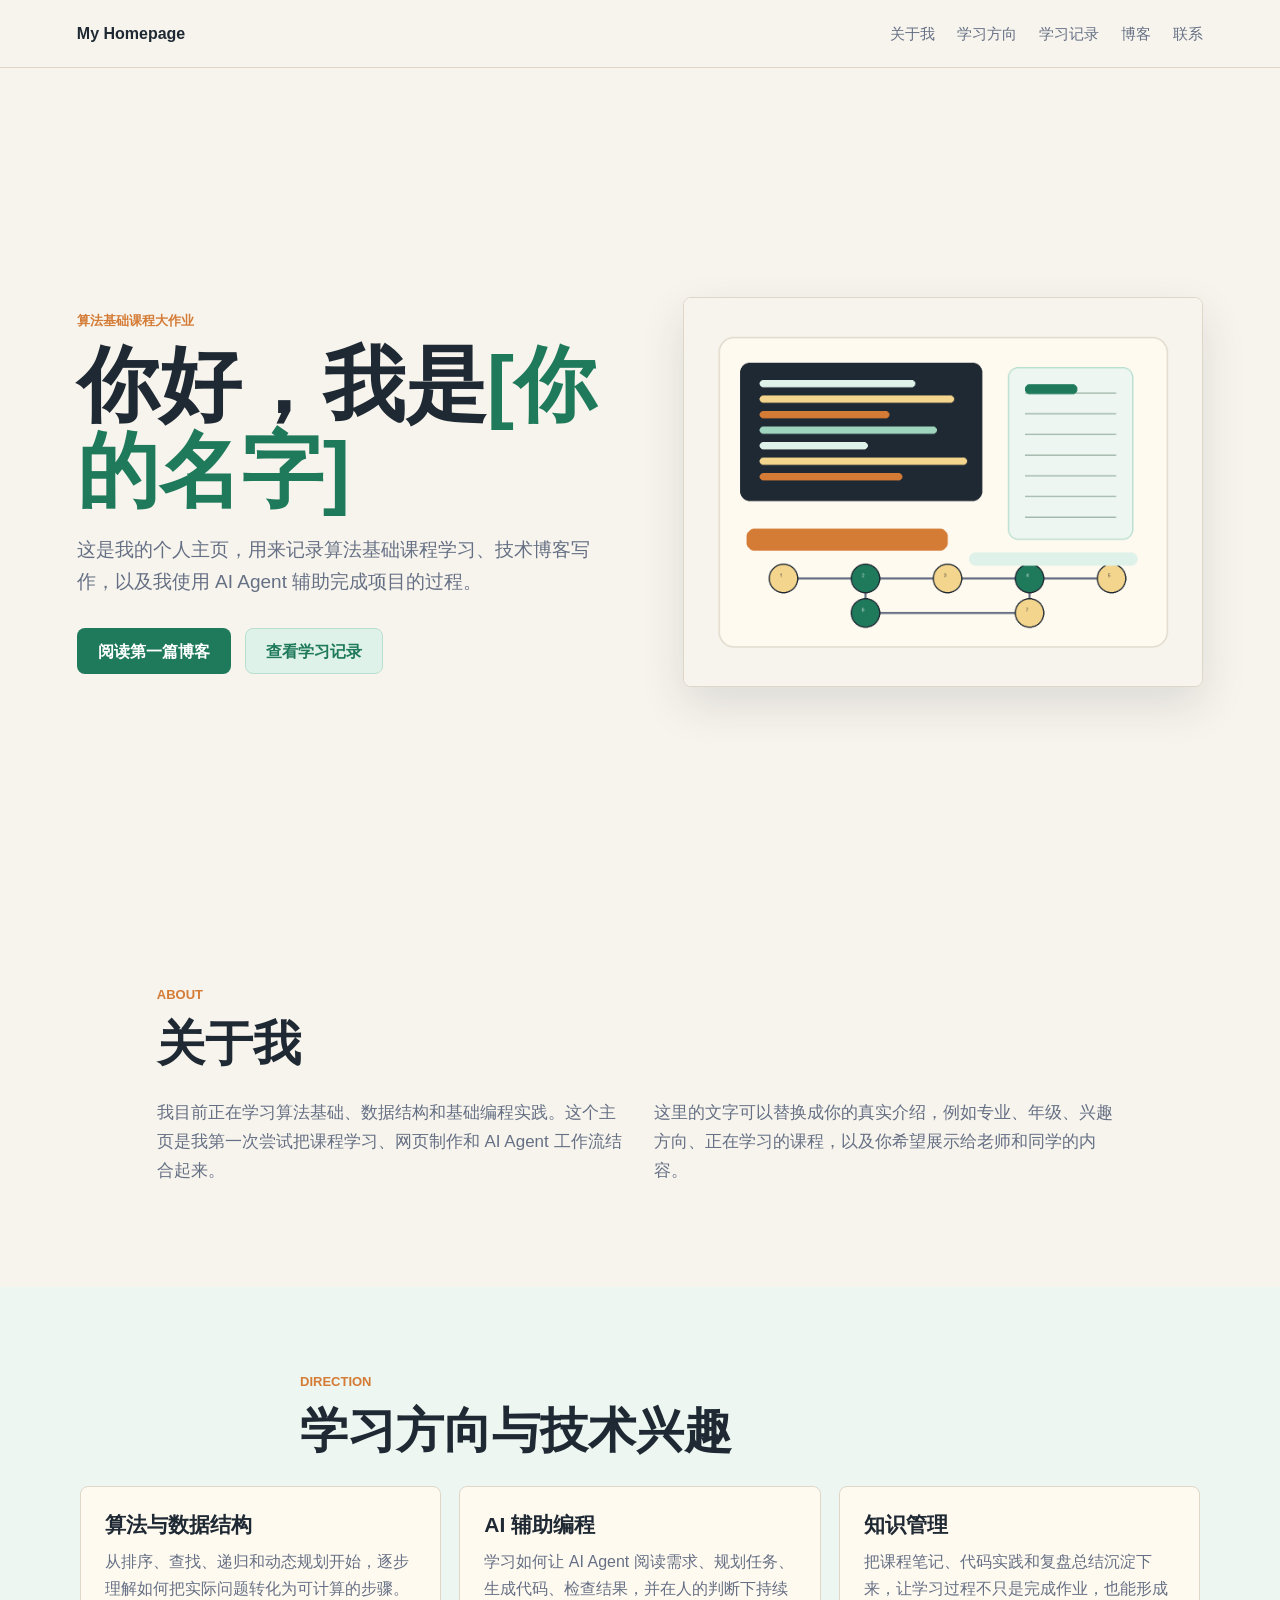
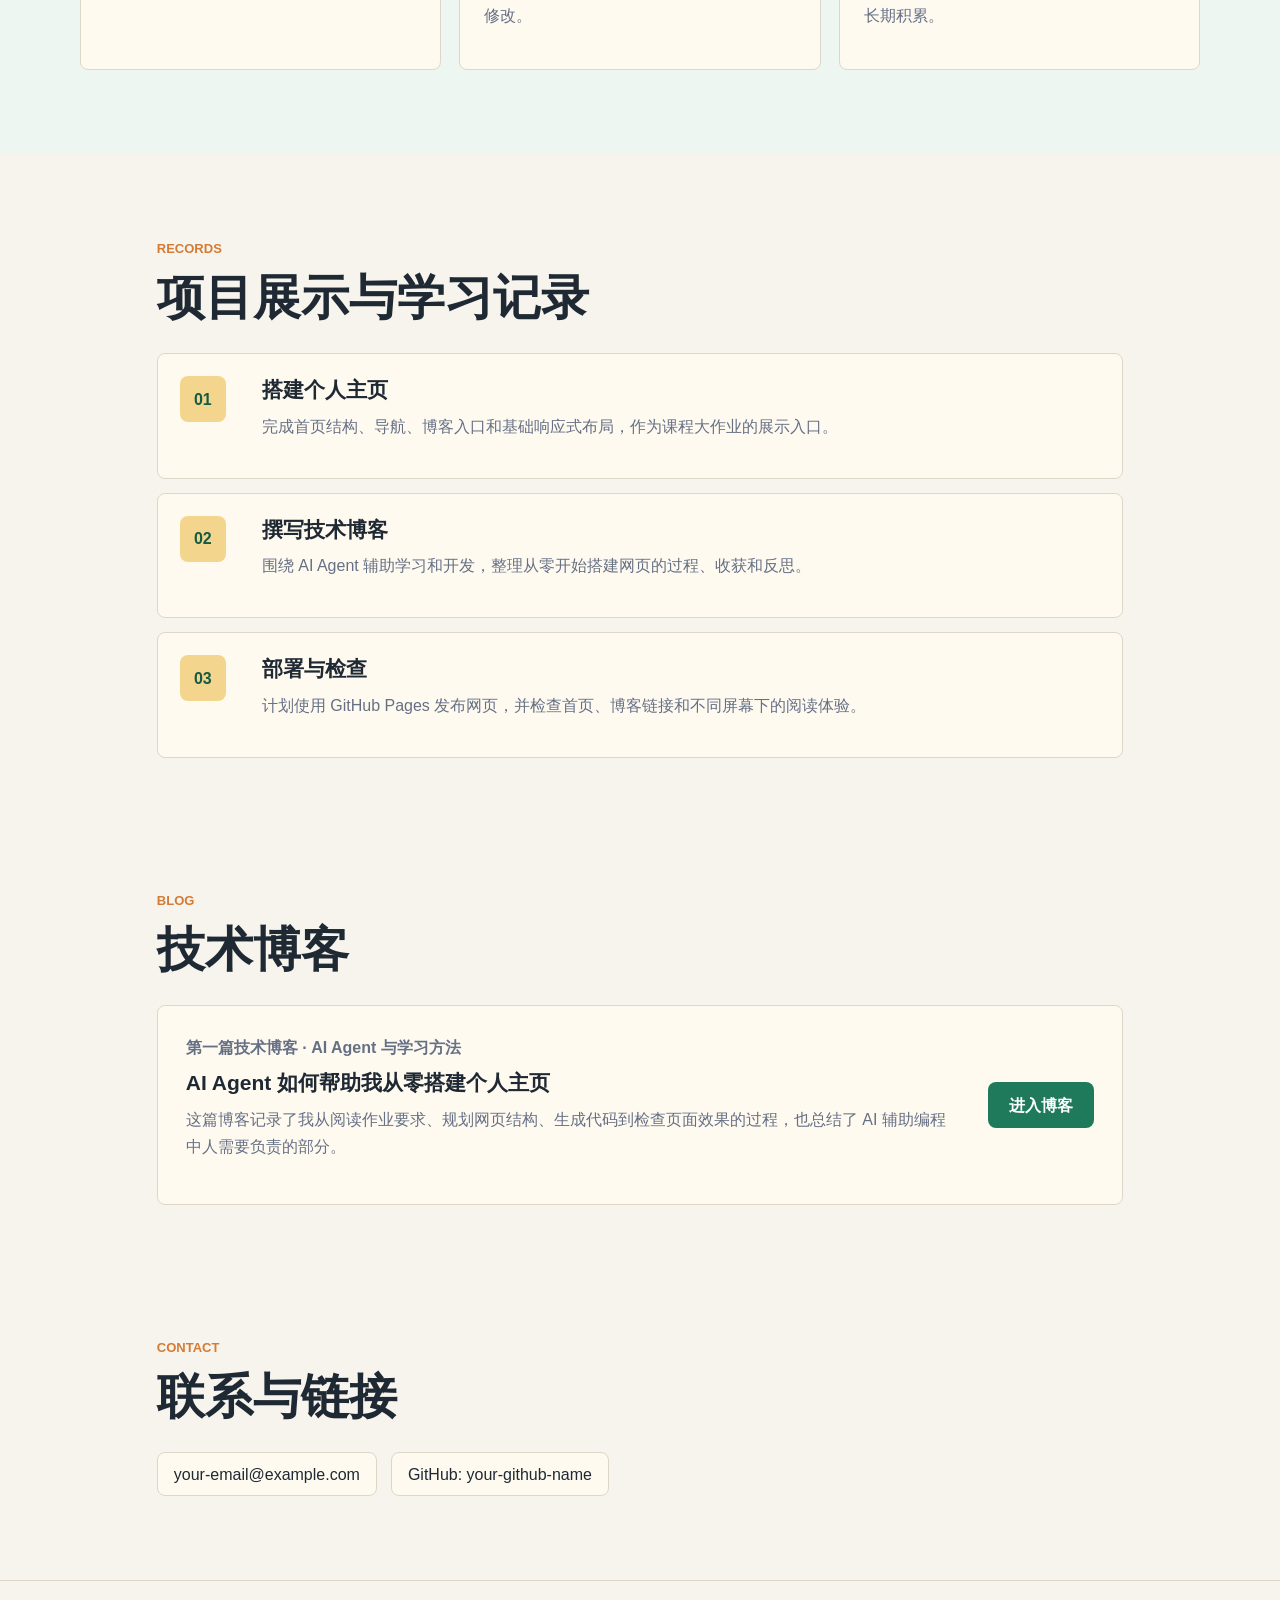
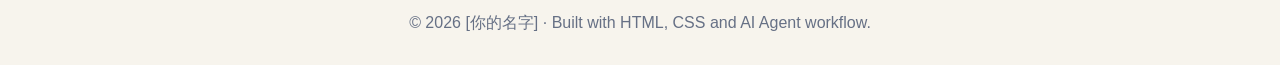
==== src/index.html @ 2ce9df62 "Initial commit" ====
<!DOCTYPE html>
<html lang="zh-CN">
<head>
  <meta charset="UTF-8">
  <meta name="viewport" content="width=device-width, initial-scale=1.0">
  <meta http-equiv="refresh" content="0; url=../index.html">
  <title>跳转到个人主页</title>
</head>
<body>
  <p>页面已移动到 <a href="../index.html">个人主页</a>。</p>
</body>
</html>
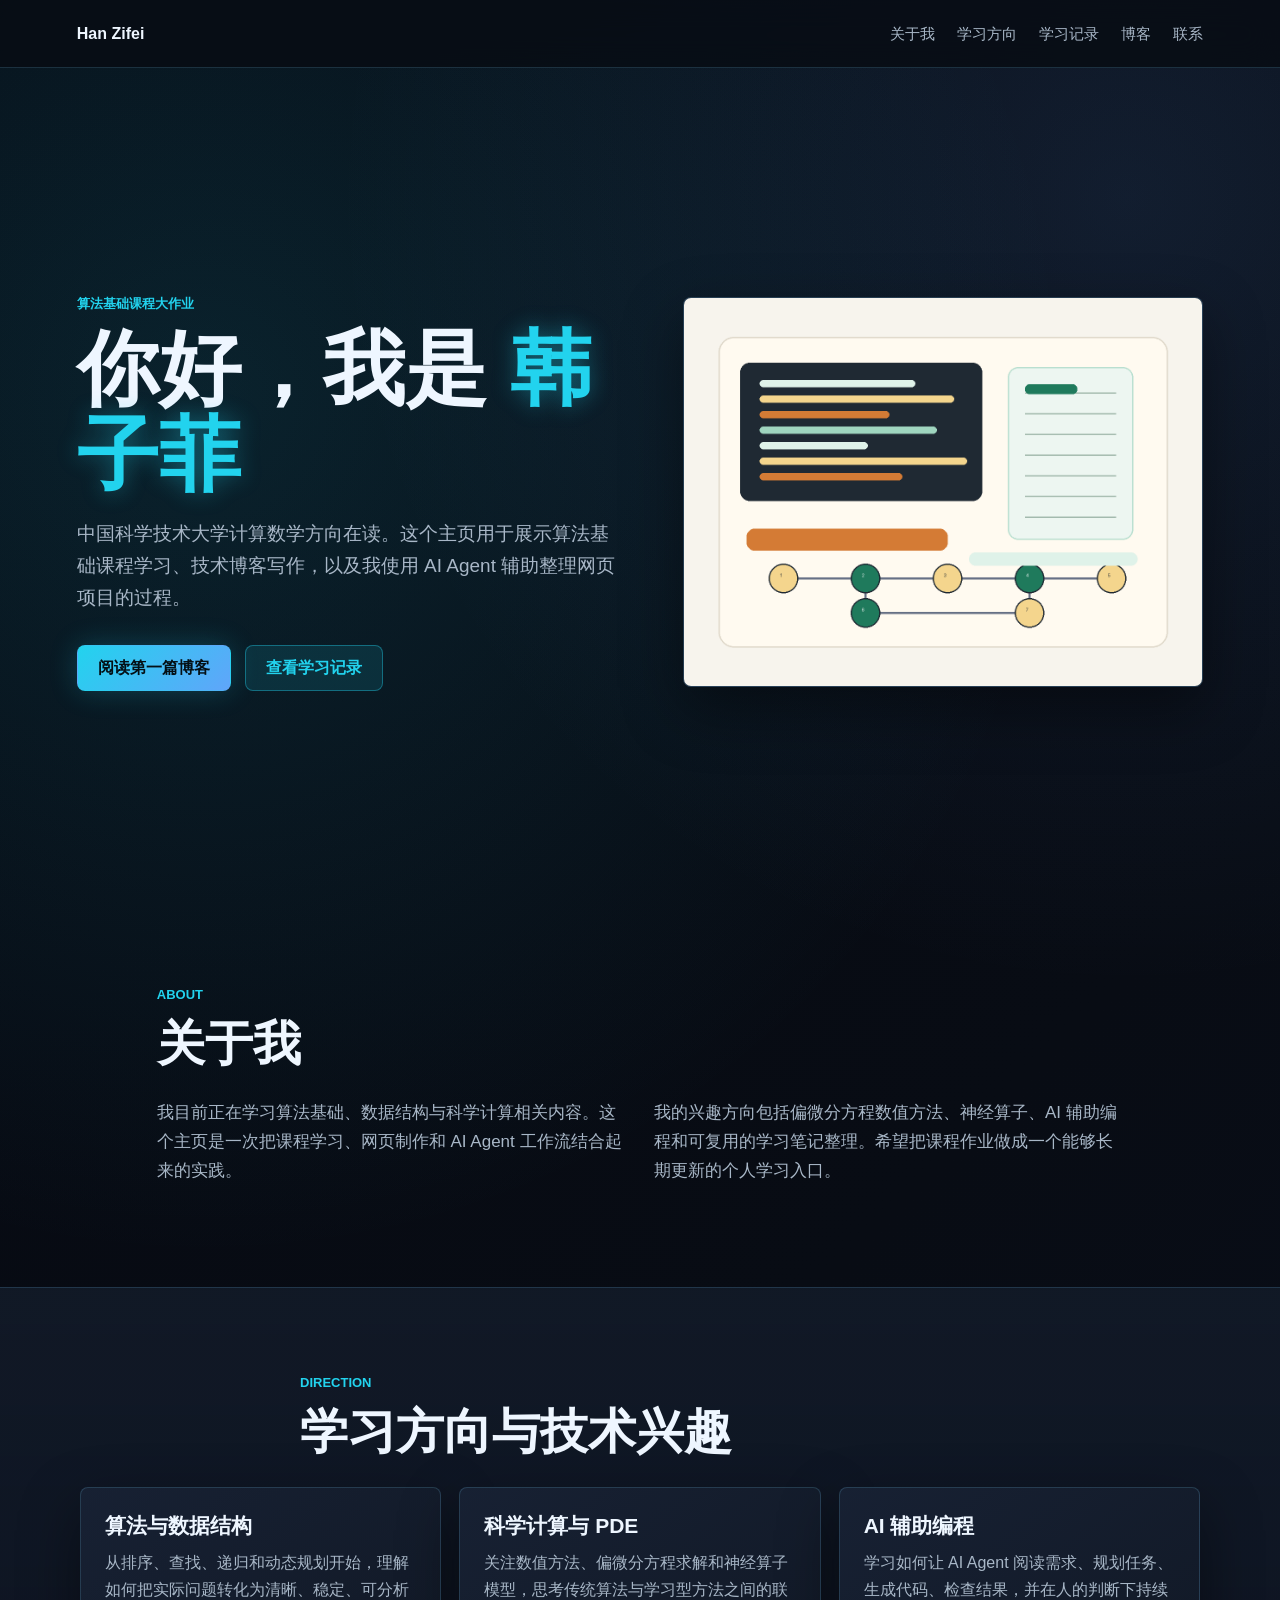
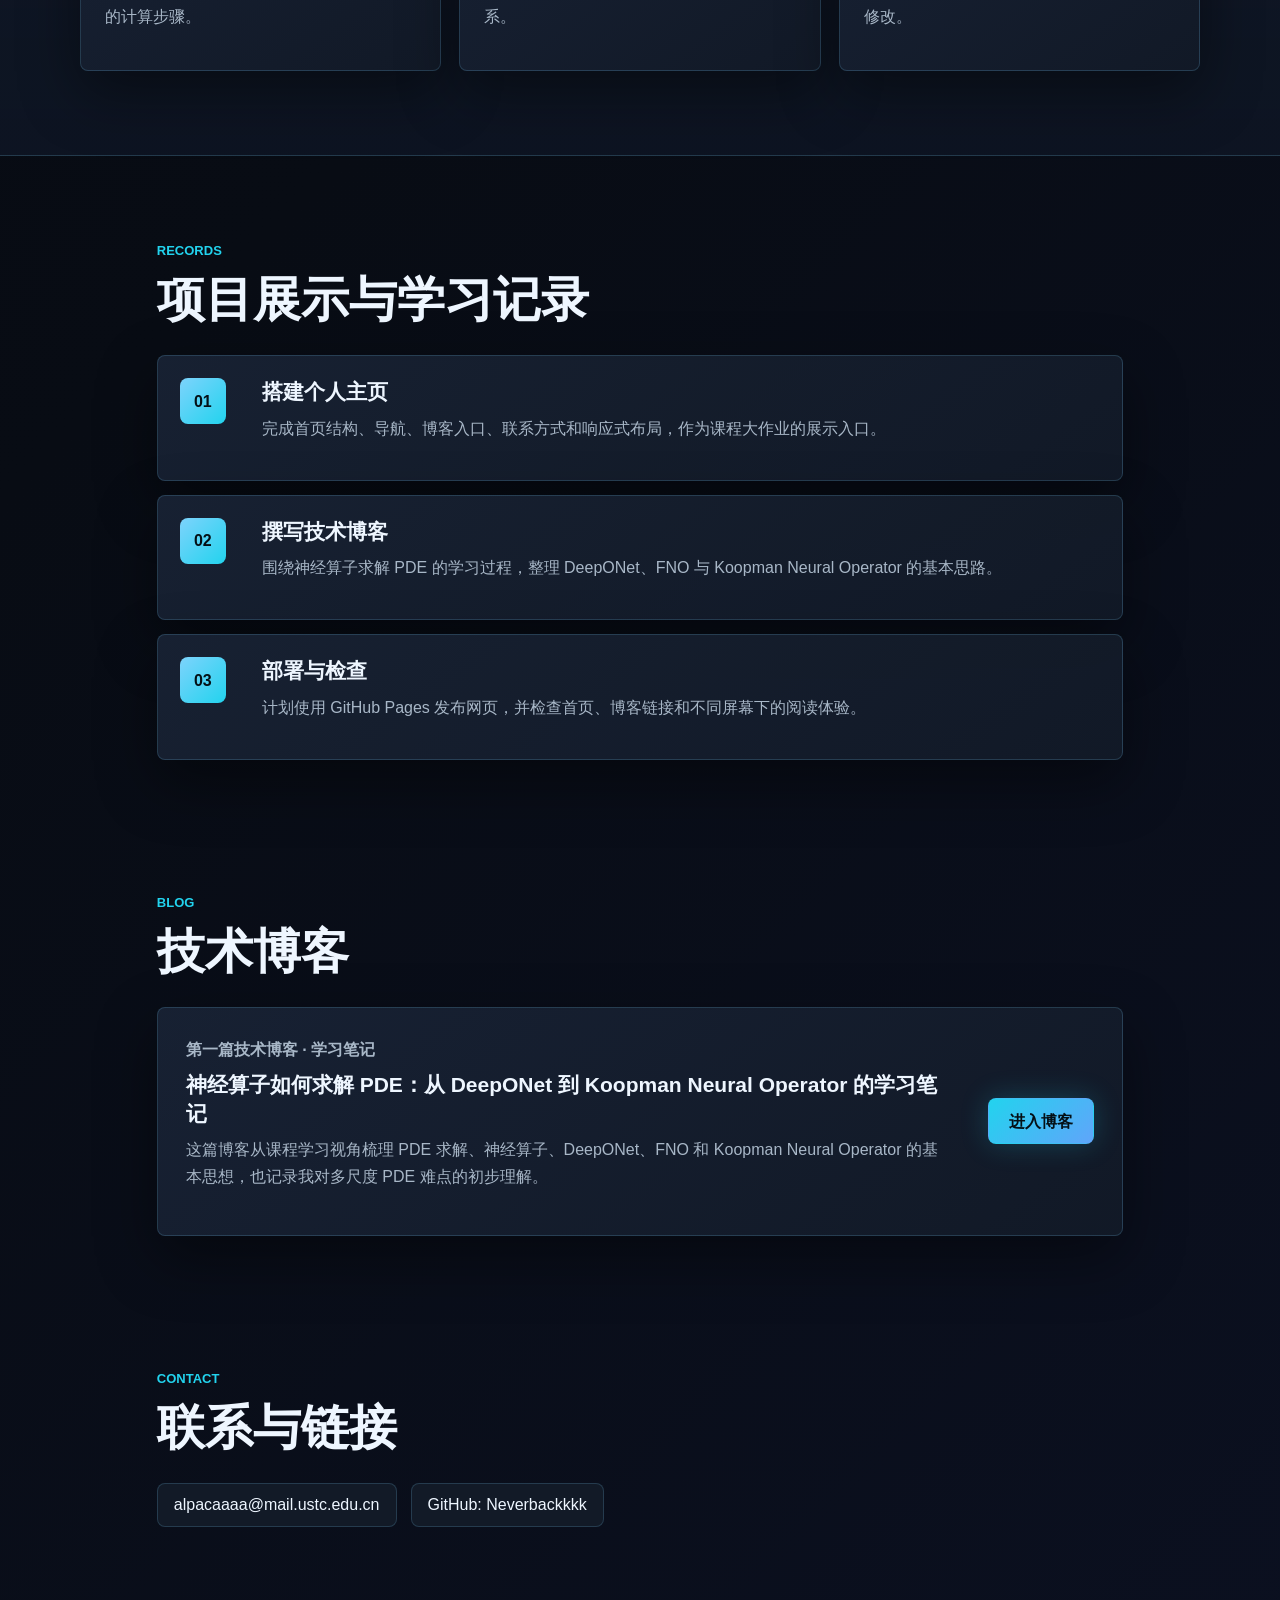
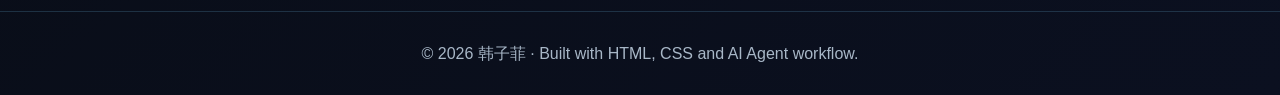
==== commit 3d99294b: "Update first blog learning note" ====
--- a/src/index.html
+++ b/src/index.html
@@ -3,10 +3,144 @@
 <head>
   <meta charset="UTF-8">
   <meta name="viewport" content="width=device-width, initial-scale=1.0">
-  <meta http-equiv="refresh" content="0; url=../index.html">
-  <title>跳转到个人主页</title>
+  <title>韩子菲 | 个人主页</title>
+  <meta name="description" content="韩子菲的算法基础课程大作业主页，记录课程学习、技术博客与 AI Agent 辅助开发过程。">
+  <link rel="stylesheet" href="../style.css?v=20260512-cool-light">
 </head>
 <body>
-  <p>页面已移动到 <a href="../index.html">个人主页</a>。</p>
+  <header class="site-header">
+    <a class="brand" href="#top" aria-label="返回首页">Han Zifei</a>
+    <button class="nav-toggle" type="button" aria-label="打开导航" aria-expanded="false">
+      <span></span>
+      <span></span>
+      <span></span>
+    </button>
+    <nav class="site-nav" aria-label="主导航">
+      <a href="#about">关于我</a>
+      <a href="#learning">学习方向</a>
+      <a href="#projects">学习记录</a>
+      <a href="#blog">博客</a>
+      <a href="#contact">联系</a>
+    </nav>
+  </header>
+
+  <main id="top">
+    <section class="hero">
+      <div class="hero-copy">
+        <p class="eyebrow">算法基础课程大作业</p>
+        <h1>你好，我是 <span>韩子菲</span></h1>
+        <p class="hero-text">
+          中国科学技术大学计算数学方向在读。这个主页用于展示算法基础课程学习、技术博客写作，以及我使用 AI Agent 辅助整理网页项目的过程。
+        </p>
+        <div class="hero-actions">
+          <a class="button primary" href="#blog">阅读第一篇博客</a>
+          <a class="button secondary" href="#projects">查看学习记录</a>
+        </div>
+      </div>
+      <figure class="hero-media">
+        <img src="../assets/study-workspace.png" alt="包含代码、算法节点和学习笔记的桌面插图">
+      </figure>
+    </section>
+
+    <section id="about" class="section">
+      <div class="section-heading">
+        <p class="eyebrow">About</p>
+        <h2>关于我</h2>
+      </div>
+      <div class="two-column">
+        <p>
+          我目前正在学习算法基础、数据结构与科学计算相关内容。这个主页是一次把课程学习、网页制作和 AI Agent 工作流结合起来的实践。
+        </p>
+        <p>
+          我的兴趣方向包括偏微分方程数值方法、神经算子、AI 辅助编程和可复用的学习笔记整理。希望把课程作业做成一个能够长期更新的个人学习入口。
+        </p>
+      </div>
+    </section>
+
+    <section id="learning" class="section band">
+      <div class="section-heading">
+        <p class="eyebrow">Direction</p>
+        <h2>学习方向与技术兴趣</h2>
+      </div>
+      <div class="interest-grid">
+        <article class="info-card">
+          <h3>算法与数据结构</h3>
+          <p>从排序、查找、递归和动态规划开始，理解如何把实际问题转化为清晰、稳定、可分析的计算步骤。</p>
+        </article>
+        <article class="info-card">
+          <h3>科学计算与 PDE</h3>
+          <p>关注数值方法、偏微分方程求解和神经算子模型，思考传统算法与学习型方法之间的联系。</p>
+        </article>
+        <article class="info-card">
+          <h3>AI 辅助编程</h3>
+          <p>学习如何让 AI Agent 阅读需求、规划任务、生成代码、检查结果，并在人的判断下持续修改。</p>
+        </article>
+      </div>
+    </section>
+
+    <section id="projects" class="section">
+      <div class="section-heading">
+        <p class="eyebrow">Records</p>
+        <h2>项目展示与学习记录</h2>
+      </div>
+      <div class="timeline">
+        <article class="timeline-item">
+          <span>01</span>
+          <div>
+            <h3>搭建个人主页</h3>
+            <p>完成首页结构、导航、博客入口、联系方式和响应式布局，作为课程大作业的展示入口。</p>
+          </div>
+        </article>
+        <article class="timeline-item">
+          <span>02</span>
+          <div>
+            <h3>撰写技术博客</h3>
+            <p>围绕神经算子求解 PDE 的学习过程，整理 DeepONet、FNO 与 Koopman Neural Operator 的基本思路。</p>
+          </div>
+        </article>
+        <article class="timeline-item">
+          <span>03</span>
+          <div>
+            <h3>部署与检查</h3>
+            <p>计划使用 GitHub Pages 发布网页，并检查首页、博客链接和不同屏幕下的阅读体验。</p>
+          </div>
+        </article>
+      </div>
+    </section>
+
+    <section id="blog" class="section blog-section">
+      <div class="section-heading">
+        <p class="eyebrow">Blog</p>
+        <h2>技术博客</h2>
+      </div>
+      <article class="blog-card">
+        <div>
+          <p class="blog-meta">第一篇技术博客 · 学习笔记</p>
+          <h3>神经算子如何求解 PDE：从 DeepONet 到 Koopman Neural Operator 的学习笔记</h3>
+          <p>
+            这篇博客从课程学习视角梳理 PDE 求解、神经算子、DeepONet、FNO 和 Koopman Neural Operator 的基本思想，也记录我对多尺度 PDE 难点的初步理解。
+          </p>
+        </div>
+        <a class="button primary" href="../blog/first-blog.html">进入博客</a>
+      </article>
+    </section>
+
+    <section id="contact" class="section contact-section">
+      <div class="section-heading">
+        <p class="eyebrow">Contact</p>
+        <h2>联系与链接</h2>
+      </div>
+      <div class="contact-list">
+        <a href="mailto:alpacaaaa@mail.ustc.edu.cn">alpacaaaa@mail.ustc.edu.cn</a>
+        <a href="https://github.com/Neverbackkkk">GitHub: Neverbackkkk</a>
+      </div>
+    </section>
+  </main>
+
+  <footer class="site-footer">
+    <p>&copy; <span id="year"></span> 韩子菲 · Built with HTML, CSS and AI Agent workflow.</p>
+  </footer>
+
+  <script src="../script.js"></script>
 </body>
 </html>
--- a/style.css
+++ b/style.css
@@ -0,0 +1,510 @@
+:root {
+  --bg: #080c14;
+  --bg-soft: #0d1422;
+  --surface: #121a27;
+  --surface-strong: #182234;
+  --text: #eef6ff;
+  --muted: #a8b7c7;
+  --line: rgba(125, 211, 252, 0.18);
+  --primary: #22d3ee;
+  --primary-dark: #0891b2;
+  --accent: #60a5fa;
+  --mint: rgba(34, 211, 238, 0.12);
+  --gold: #7dd3fc;
+  --shadow: 0 22px 60px rgba(0, 0, 0, 0.42);
+  --glow: 0 0 28px rgba(34, 211, 238, 0.22);
+}
+
+* {
+  box-sizing: border-box;
+}
+
+html {
+  scroll-behavior: smooth;
+}
+
+body {
+  margin: 0;
+  color: var(--text);
+  background:
+    radial-gradient(circle at 16% 12%, rgba(34, 211, 238, 0.12), transparent 28%),
+    radial-gradient(circle at 88% 6%, rgba(96, 165, 250, 0.12), transparent 24%),
+    linear-gradient(135deg, #060912 0%, var(--bg) 46%, #0b1020 100%);
+  font-family: "Microsoft YaHei", "PingFang SC", Arial, sans-serif;
+  line-height: 1.7;
+}
+
+a {
+  color: inherit;
+  transition: color 0.2s ease, border-color 0.2s ease, background 0.2s ease, transform 0.2s ease;
+}
+
+img {
+  display: block;
+  max-width: 100%;
+}
+
+.site-header {
+  position: sticky;
+  top: 0;
+  z-index: 20;
+  display: flex;
+  align-items: center;
+  justify-content: space-between;
+  min-height: 68px;
+  padding: 0 6vw;
+  background: rgba(8, 12, 20, 0.84);
+  border-bottom: 1px solid var(--line);
+  backdrop-filter: blur(16px);
+}
+
+.brand {
+  color: var(--text);
+  font-weight: 800;
+  text-decoration: none;
+}
+
+.site-nav {
+  display: flex;
+  align-items: center;
+  gap: 22px;
+  color: var(--muted);
+  font-size: 15px;
+}
+
+.site-nav a {
+  text-decoration: none;
+}
+
+.site-nav a:hover,
+.back-link:hover {
+  color: var(--primary);
+}
+
+.nav-toggle {
+  display: none;
+  width: 42px;
+  height: 42px;
+  padding: 9px;
+  border: 1px solid var(--line);
+  border-radius: 8px;
+  background: var(--surface);
+  box-shadow: var(--shadow);
+}
+
+.nav-toggle span {
+  display: block;
+  height: 2px;
+  margin: 5px 0;
+  background: var(--primary);
+}
+
+.hero {
+  display: grid;
+  grid-template-columns: minmax(0, 1fr) minmax(280px, 520px);
+  gap: clamp(28px, 5vw, 72px);
+  align-items: center;
+  min-height: calc(100vh - 68px);
+  padding: 64px 6vw 48px;
+}
+
+.hero-copy {
+  max-width: 720px;
+}
+
+.eyebrow {
+  margin: 0 0 10px;
+  color: var(--primary);
+  font-size: 13px;
+  font-weight: 800;
+  letter-spacing: 0;
+  text-transform: uppercase;
+}
+
+h1,
+h2,
+h3,
+p {
+  margin-top: 0;
+}
+
+h1 {
+  max-width: 760px;
+  margin-bottom: 20px;
+  font-size: clamp(42px, 7vw, 82px);
+  line-height: 1.05;
+  letter-spacing: 0;
+}
+
+h1 span {
+  color: var(--primary);
+  text-shadow: 0 0 22px rgba(34, 211, 238, 0.4);
+}
+
+.hero-text {
+  max-width: 640px;
+  color: var(--muted);
+  font-size: 19px;
+}
+
+.hero-actions {
+  display: flex;
+  flex-wrap: wrap;
+  gap: 14px;
+  margin-top: 30px;
+}
+
+.button {
+  display: inline-flex;
+  align-items: center;
+  justify-content: center;
+  min-height: 46px;
+  padding: 0 20px;
+  border: 1px solid transparent;
+  border-radius: 8px;
+  font-weight: 700;
+  text-decoration: none;
+}
+
+.button:hover,
+.contact-list a:hover {
+  transform: translateY(-2px);
+}
+
+.button.primary {
+  color: #041016;
+  background: linear-gradient(135deg, var(--primary), var(--accent));
+  box-shadow: var(--glow);
+}
+
+.button.primary:hover {
+  background: linear-gradient(135deg, #67e8f9, #93c5fd);
+}
+
+.button.secondary {
+  color: var(--primary);
+  background: var(--mint);
+  border-color: rgba(34, 211, 238, 0.38);
+}
+
+.hero-media {
+  margin: 0;
+  overflow: hidden;
+  border: 1px solid var(--line);
+  border-radius: 8px;
+  background: linear-gradient(145deg, var(--surface-strong), var(--surface));
+  box-shadow: var(--shadow);
+}
+
+.hero-media img {
+  width: 100%;
+  aspect-ratio: 4 / 3;
+  object-fit: cover;
+}
+
+.section {
+  max-width: 1120px;
+  margin: 0 auto;
+  padding: 84px 6vw;
+}
+
+.band {
+  max-width: none;
+  background:
+    linear-gradient(180deg, rgba(18, 26, 39, 0.76), rgba(13, 20, 34, 0.94)),
+    var(--bg-soft);
+  border-block: 1px solid var(--line);
+}
+
+.band > * {
+  max-width: 1120px;
+  margin-left: auto;
+  margin-right: auto;
+}
+
+.section-heading {
+  max-width: 680px;
+  margin-bottom: 28px;
+}
+
+.section-heading h2,
+.article-header h1 {
+  margin-bottom: 12px;
+  font-size: clamp(30px, 4vw, 48px);
+  line-height: 1.15;
+  letter-spacing: 0;
+}
+
+.two-column {
+  display: grid;
+  grid-template-columns: repeat(2, minmax(0, 1fr));
+  gap: 28px;
+  color: var(--muted);
+  font-size: 17px;
+}
+
+.interest-grid {
+  display: grid;
+  grid-template-columns: repeat(3, minmax(0, 1fr));
+  gap: 18px;
+}
+
+.info-card,
+.blog-card,
+.timeline-item {
+  border: 1px solid var(--line);
+  border-radius: 8px;
+  background: linear-gradient(145deg, rgba(24, 34, 52, 0.96), rgba(18, 26, 39, 0.96));
+  box-shadow: var(--shadow);
+}
+
+.info-card:hover,
+.blog-card:hover,
+.timeline-item:hover {
+  border-color: rgba(34, 211, 238, 0.42);
+  box-shadow: var(--shadow), var(--glow);
+}
+
+.info-card {
+  padding: 24px;
+}
+
+.info-card h3,
+.timeline-item h3,
+.blog-card h3 {
+  margin-bottom: 8px;
+  font-size: 21px;
+  line-height: 1.35;
+}
+
+.info-card p,
+.timeline-item p,
+.blog-card p {
+  color: var(--muted);
+}
+
+.timeline {
+  display: grid;
+  gap: 14px;
+}
+
+.timeline-item {
+  display: grid;
+  grid-template-columns: 64px minmax(0, 1fr);
+  gap: 18px;
+  padding: 22px;
+}
+
+.timeline-item span {
+  display: grid;
+  place-items: center;
+  width: 46px;
+  height: 46px;
+  color: #041016;
+  border-radius: 8px;
+  background: linear-gradient(135deg, var(--gold), var(--primary));
+  font-weight: 800;
+}
+
+.blog-section {
+  padding-top: 48px;
+}
+
+.blog-card {
+  display: flex;
+  align-items: center;
+  justify-content: space-between;
+  gap: 26px;
+  padding: 28px;
+}
+
+.blog-card > div {
+  max-width: 760px;
+}
+
+.blog-meta {
+  margin-bottom: 8px;
+  color: var(--accent);
+  font-weight: 800;
+}
+
+.contact-section {
+  padding-top: 48px;
+}
+
+.contact-list {
+  display: flex;
+  flex-wrap: wrap;
+  gap: 14px;
+}
+
+.contact-list a {
+  display: inline-flex;
+  align-items: center;
+  min-height: 44px;
+  padding: 0 16px;
+  border: 1px solid var(--line);
+  border-radius: 8px;
+  background: var(--surface);
+  text-decoration: none;
+}
+
+.article-page {
+  max-width: 880px;
+  margin: 0 auto;
+  padding: 62px 6vw 92px;
+}
+
+.back-link {
+  color: var(--muted);
+  font-weight: 700;
+  text-decoration: none;
+}
+
+.article-header {
+  margin: 32px 0 42px;
+  padding-bottom: 28px;
+  border-bottom: 1px solid var(--line);
+}
+
+.article-summary {
+  color: var(--muted);
+  font-size: 19px;
+}
+
+.article-page section {
+  margin-bottom: 36px;
+}
+
+.article-page h2 {
+  margin-bottom: 12px;
+  font-size: 26px;
+  line-height: 1.35;
+}
+
+.article-page p {
+  color: var(--muted);
+  font-size: 17px;
+}
+
+.article-footer {
+  margin-top: 44px;
+  padding: 18px 20px;
+  border-left: 4px solid var(--primary);
+  background: var(--surface);
+  box-shadow: var(--shadow);
+}
+
+.article-footer p {
+  margin: 0;
+}
+
+.site-footer {
+  padding: 28px 6vw;
+  color: var(--muted);
+  text-align: center;
+  border-top: 1px solid var(--line);
+}
+
+.site-footer p {
+  margin: 0;
+}
+
+@media (max-width: 860px) {
+  .site-header {
+    padding: 0 20px;
+  }
+
+  .nav-toggle {
+    display: block;
+  }
+
+  .site-nav {
+    position: absolute;
+    top: 68px;
+    right: 20px;
+    left: 20px;
+    display: none;
+    flex-direction: column;
+    align-items: stretch;
+    gap: 0;
+    padding: 10px;
+    border: 1px solid var(--line);
+    border-radius: 8px;
+    background: var(--surface);
+    box-shadow: var(--shadow);
+  }
+
+  .site-nav.is-open {
+    display: flex;
+  }
+
+  .site-nav a {
+    padding: 12px 10px;
+  }
+
+  .hero {
+    grid-template-columns: 1fr;
+    min-height: auto;
+    padding-top: 44px;
+  }
+
+  .two-column,
+  .interest-grid {
+    grid-template-columns: 1fr;
+  }
+
+  .blog-card {
+    align-items: flex-start;
+    flex-direction: column;
+  }
+}
+
+@media (max-width: 560px) {
+  .hero,
+  .section,
+  .article-page {
+    padding-left: 20px;
+    padding-right: 20px;
+  }
+
+  h1 {
+    font-size: 40px;
+  }
+
+  .hero-actions,
+  .contact-list {
+    align-items: stretch;
+    flex-direction: column;
+  }
+
+  .button,
+  .contact-list a {
+    width: 100%;
+  }
+
+  .timeline-item {
+    grid-template-columns: 1fr;
+  }
+}
+
+@media (max-width: 420px) {
+  .site-header {
+    min-height: 62px;
+  }
+
+  .site-nav {
+    top: 62px;
+  }
+
+  .hero-text,
+  .article-summary {
+    font-size: 17px;
+  }
+
+  .info-card,
+  .blog-card,
+  .timeline-item {
+    padding: 18px;
+  }
+}
